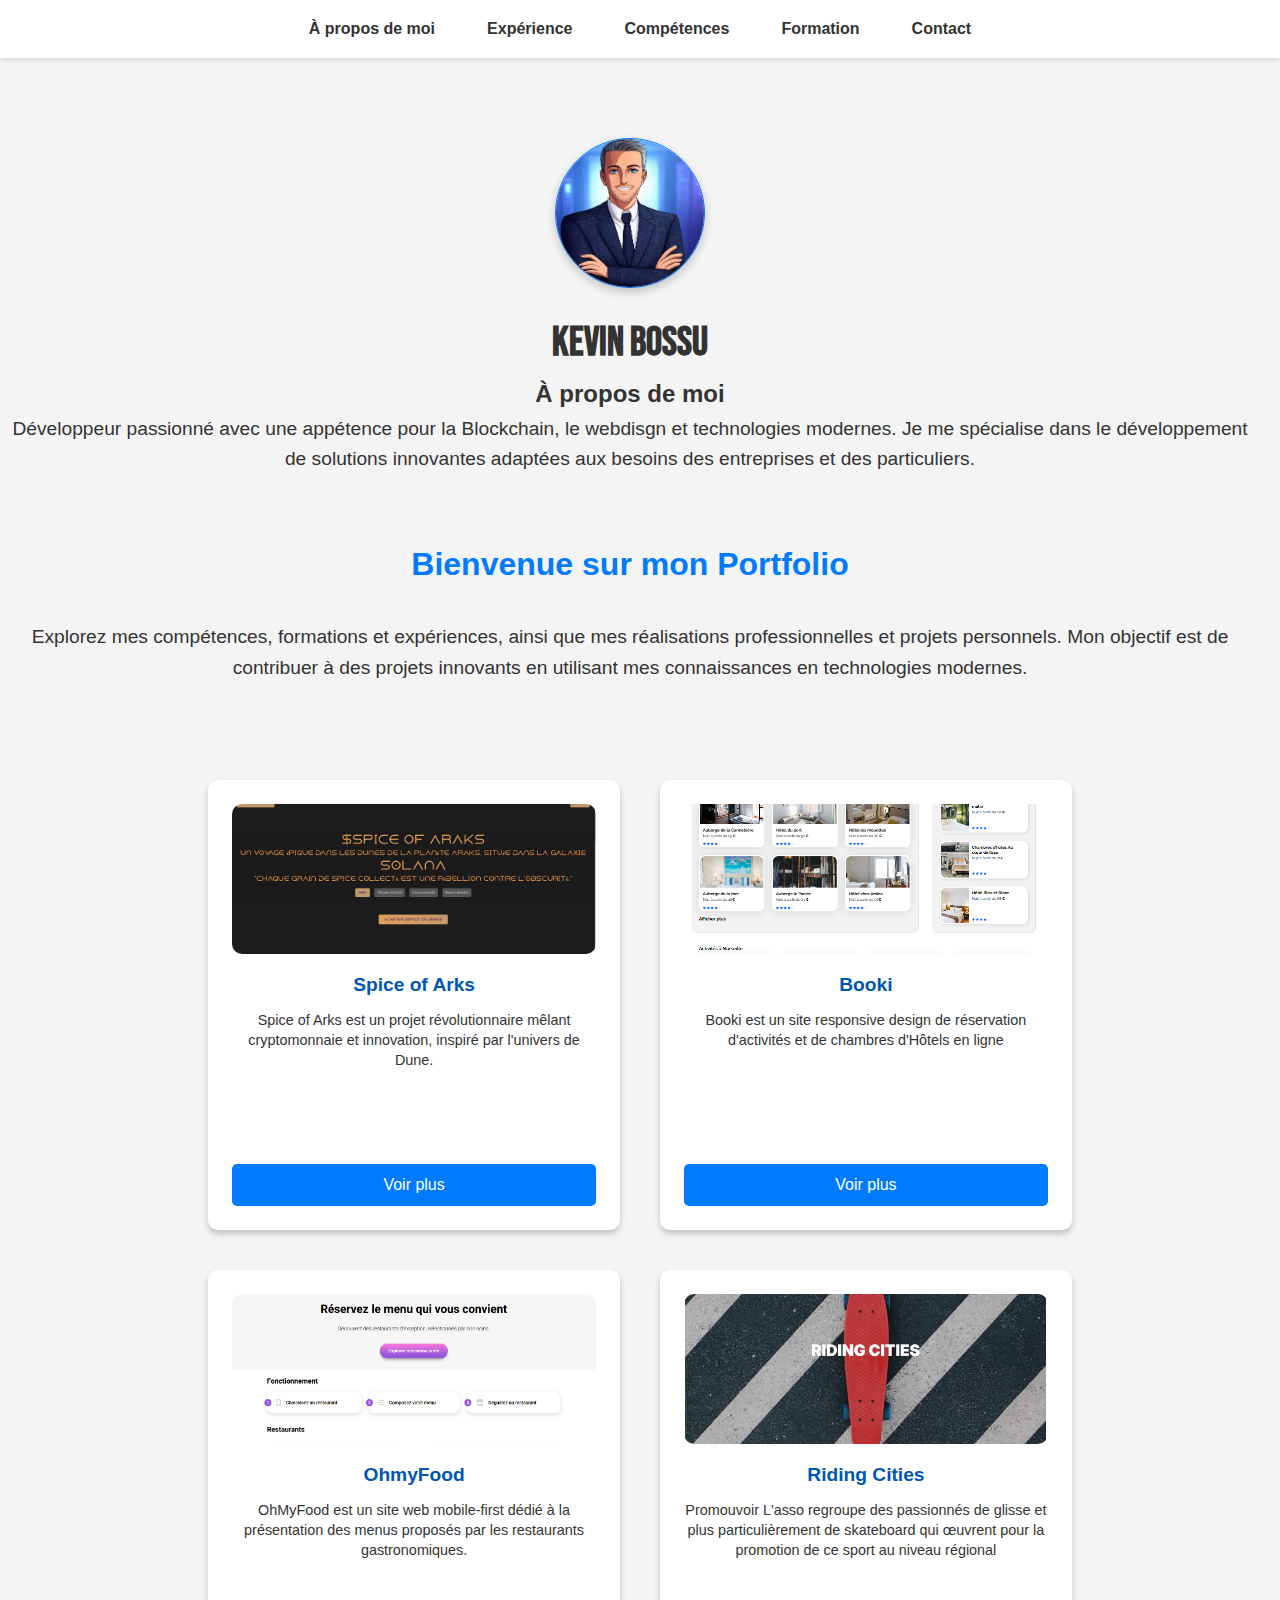
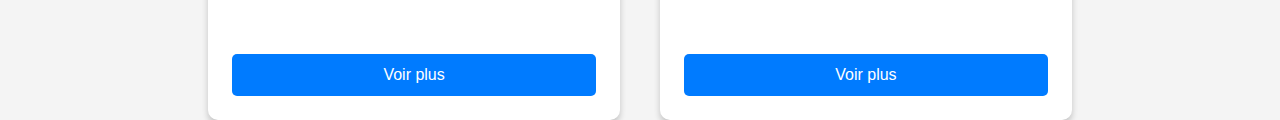
==== index.html @ b731716d "Initial commit" ====
<!DOCTYPE html>
<html lang="fr">
<head>
  <!-- Google Tag Manager -->
  <script>
    (function(w, d, s, l, i) {
      w[l] = w[l] || [];
      w[l].push({'gtm.start': new Date().getTime(), event: 'gtm.js'});
      var f = d.getElementsByTagName(s)[0],
          j = d.createElement(s),
          dl = l != 'dataLayer' ? '&l=' + l : '';
      j.async = true;
      j.src = 'https://www.googletagmanager.com/gtm.js?id=' + i + dl;
      f.parentNode.insertBefore(j, f);
    })(window, document, 'script', 'dataLayer', 'GTM-NZHJSW38');
  </script>
  <!-- End Google Tag Manager -->

  <meta charset="UTF-8" />
  <meta name="viewport" content="width=device-width, initial-scale=1.0" />
  <meta name="author" content="Kevin Bossu" />
  <meta name="description" content="Portfolio personnel de Kevin Bossu, développeur web & blockchain. Découvrez mes projets, formations, et compétences." />
  <meta name="keywords" content="Kevin Bossu, Portfolio, Développeur Full-Stack, Blockchain, Projets, Compétences" />
  <meta name="robots" content="index, follow" />
  <meta name="theme-color" content="#ffffff" />

  <!-- Open Graph Metadata -->
  <meta property="og:title" content="Kevin Bossu - Développeur web & Blockchain" />
  <meta property="og:description" content="Découvrez le portfolio de Kevin Bossu avec ses projets, formations, et compétences." />
  <meta property="og:image" content="https://kevinbossu.com/images/profile.jpg" />
  <meta property="og:url" content="https://kevinbossu.com" />
  <meta property="og:type" content="website" />

  <!-- Twitter Card Metadata -->
  <meta name="twitter:card" content="summary_large_image" />
  <meta name="twitter:title" content="Kevin Bossu - Développeur web & Blockchain" />
  <meta name="twitter:description" content="Découvrez le portfolio de Kevin Bossu avec ses projets, formations, et compétences." />
  <meta name="twitter:image" content="https://kevinbossu.com/images/profile.jpg" />
  <meta name="twitter:site" content="@KevinBossu" />

  <!-- Canonical URL -->
  <link rel="canonical" href="https://kevinbossu.com" />

  <!-- Favicon -->
  <link rel="icon" type="image/png" href="https://kevinbossu.com/favicon.png" />

  <!-- Font and CSS -->
  <link rel="stylesheet" href="/asset/styles css/styles.css" />
  <link rel="stylesheet" href="https://cdnjs.cloudflare.com/ajax/libs/font-awesome/6.0.0-beta3/css/all.min.css" />
  <link rel="preconnect" href="https://fonts.googleapis.com" />
  <link rel="preconnect" href="https://fonts.gstatic.com" crossorigin />
  <link href="https://fonts.googleapis.com/css2?family=Bebas+Neue&display=swap" rel="stylesheet" />

  <title>Kevin Bossu - Développeur Full-Stack et Blockchain</title>

  <!-- JSON-LD Structured Data -->
  <script type="application/ld+json">
  {
    "@context": "https://schema.org",
    "@type": "Person",
    "name": "Kevin Bossu",
    "description": "Développeur web junior",
    "url": "https://kevinbossu.com",
    "image": "https://kevinbossu.com/images/profile.jpg",
    "jobTitle": "Développeur Web",
    "worksFor": {
      "@type": "Organization",
      "name": "Spice of Arks",
      "url": "https://spice-of-arks.com"
    },
    "sameAs": [
      "https://www.linkedin.com/in/kevin-bossu-78a46893/",
      "https://x.com/Powerinshell",
      "https://github.com/kev-de-dev"
    ]
  }
  </script>
</head>
<body>
  <!-- Google Tag Manager (noscript) -->
  <noscript>
    <iframe src="https://www.googletagmanager.com/ns.html?id=GTM-NZHJSW38" height="0" width="0" style="display:none;visibility:hidden"></iframe>
  </noscript>
  <!-- End Google Tag Manager -->

  <!-- Header Section -->
  <header>
    <nav>
      <ul>
        <li><a href="/index.html">À propos de moi</a></li>
        <li><a href="./asset/html/experience.html">Expérience</a></li>
        <li><a href="./asset/html/Competence.html">Compétences</a></li>
        <li><a href="./asset/html/formation.html">Formation</a></li>
        <li><a href="./asset/html/contact.html">Contact</a></li>
      </ul>
    </nav>
  </header>
<main>
  <!-- Section Mon CV -->
  <section class="mon-cv">
    <img src="./asset/images/image_pro.jpg" alt="Photo de profil de Kevin Bossu" />
    <h1>Kevin Bossu</h1>
    <h2>À propos de moi</h2>
    <p>
      Développeur passionné avec une appétence pour la Blockchain, le webdisgn et technologies modernes. Je me spécialise dans le développement de solutions innovantes adaptées aux besoins des entreprises et des particuliers.
    </p>
  </section>

  <!-- Introduction Section -->
  <section class="introduction">
    <h2>Bienvenue sur mon Portfolio</h2>
    <p>
      Explorez mes compétences, formations et expériences, ainsi que mes réalisations professionnelles et projets personnels. Mon objectif est de contribuer à des projets innovants en utilisant mes connaissances en technologies modernes.
    </p>
  </section>
</main>
<aside>
  <!-- Projects Section -->
  <section class="projects">
    <div class="project-grid">
      <!-- Spice of Arks Project -->
      <article class="project-card">
        <img src="./asset/images/spice-of-arks.png" alt="Aperçu du projet Spice of Arks" class="article-image" />
        <h3>Spice of Arks</h3>
        <p>
          Spice of Arks est un projet révolutionnaire mêlant cryptomonnaie et innovation, inspiré par l'univers de Dune.
        </p>
        <a href="https://www.spice-of-arks.com/" class="btn">Voir plus</a>
      </article>
      <article class="project-card">
        <img src="./asset/images/Booki.PNG" alt="Aperçu du projet 1" class="article-image" />
        <h3>Booki</h3>
        <p>
          Booki est un site responsive design de réservation d'activités et de chambres d'Hôtels en ligne
        </p>
        <a href="https://kev-de-dev.github.io/Booki/" class="btn">Voir plus</a>
      </article>
      
      <article class="project-card">
        <img src="./asset/images/OhmyFood.PNG" alt="Aperçu du projet 2" class="article-image" />
        <h3>OhmyFood</h3>
        <p>
          OhMyFood est un site web mobile-first dédié à la présentation des menus proposés par les restaurants gastronomiques.
        </p>
        <a href="https://kev-de-dev.github.io/OhMyFood/" class="btn">Voir plus</a>
      </article>
      <article class="project-card">
        <img src="./asset/images/skate.PNG" alt="Aperçu du projet 2" class="article-image" />
        <h3>Riding Cities</h3>
        <p>
          Promouvoir
          L'asso regroupe des passionnés de glisse et plus particulièrement de skateboard qui œuvrent pour la promotion de ce sport au niveau régional
        </p>
        <a href="https://kev-de-dev.github.io/KB_P2_premiers_pas_sur_le_langage_html_2023_02_02/" class="btn">Voir plus</a>
      </article>
    </aside>

    
      <!-- Autres projets -->
      <!-- Ajoutez d'autres projets ici -->
    </div>
  </section>
  <script src="./asset/srcipt.js"></script>
  <!-- Votre script JavaScript pour activer les carrousels -->
 

<script src="https://cdn.botpress.cloud/webchat/v2.2/inject.js"></script>
<script src="https://files.bpcontent.cloud/2025/01/04/14/20250104141027-PNQ66JTF.js"></script>
  <!-- Footer Section -->

  <script src="./asset/script.js"></script>
</body>
</html>
---- asset/styles css/styles.css ----
/* Variables for main colors and fonts */
:root {
  --primary-color: #007bff;
  --secondary-color: #0056b3;
  --text-color: #333;
  --background-color: #f4f4f4;
  --header-background-color: #ffffff;
  --card-background-color: #ffffff;
  --header-shadow-color: rgba(0, 0, 0, 0.1);
  --card-shadow-color: rgba(0, 0, 0, 0.2);
  --font-stack: "Arial", sans-serif;
  --google-font: "Bebas Neue", cursive;
}

/* Reset CSS for uniform styling across browsers */
* {
  margin: 0;
  padding: 0;
  box-sizing: border-box;
  transition: background-color 0.3s, color 0.3s, transform 0.3s;
  text-decoration: none;
  list-style: none;
}

body,
html {
  font-family: var(--font-stack);
  font-size: 16px;
  line-height: 1.6;
  color: var(--text-color);
  background: var(--background-color);
}

/* Header */
header {
  background-color: var(--header-background-color);
  box-shadow: 0 2px 4px var(--header-shadow-color);
  padding: 1em 0;
}

header nav ul {
  display: flex;
  justify-content: center;
  gap: 20px;
}

header nav a {
  color: var(--text-color);
  font-weight: bold;
  font-size: 1rem;
  padding: 0.5em 1em;
  border-radius: 5px;
}

header nav a:hover,
header nav a:focus {
  background-color: var(--primary-color);
  color: #fff;
}

/* CV Section */
.mon-cv {
  text-align: center;
  margin: 5em auto 2em;
}

.mon-cv img {
  width: 150px;
  height: 150px;
  border-radius: 50%;
  object-fit: cover;
  margin-bottom: 1em;
  border: 1.5px solid var(--primary-color);
  box-shadow: 0 4px 10px rgba(0, 0, 0, 0.2);
  transition: transform 0.3s ease, box-shadow 0.3s ease;
}

.mon-cv img:hover {
  transform: scale(1.1); /* Slight zoom effect on hover */
  box-shadow: 0 6px 15px rgba(0, 0, 0, 0.3); /* Increased shadow on hover */
  border-color: var(--secondary-color); /* Change border color dynamically */
}
.mon-cv h1 {
  font-family: var(--google-font);
  font-size: 2.5em;
  color: var(--text-color);
}

.mon-cv p {
  font-size: 1.2em;
  color: var(--text-color);
}

/* Introduction */
.introduction {
  text-align: center;
  padding: 2em 1em;
  background-color: var(--background-color);
  margin-bottom: 2em;
}

.introduction h2 {
  font-size: 2em;
  color: var(--primary-color);
  margin-bottom: 1em;
}

.introduction p {
  font-size: 1.2em;
  color: var(--text-color);
}

/* Carousel */
.carousel-container {
  padding: 3em;
  margin: 3em auto;
  background: var(--background-color);
}

.carousel-container h2 {
  text-align: center;
  font-size: 2em;
  color: var(--primary-color);
}

.carousel {
  display: flex;
  flex-wrap: wrap;
  justify-content: center;
  gap: 20px;

  padding: 1rem;

  scroll-snap-type: x mandatory;
  padding: 0.5em;
}

.carousel div {
  flex: 0 0 calc(33.333% - 20px);
  align-items: center;
  background: rgba(65, 63, 63, 0.025);
  border-radius: 16px;
  box-shadow: 0 4px 6px var(--card-shadow-color);
  padding: 1.5em;
  margin: 4px;
  min-height: 500px;
  overflow-y: auto; /* Ajouté pour permettre le défilement vertical */
  scroll-snap-align: start;
  scroll-snap-type: x mandatory;
  transition: transform 0.3s;
}

.carousel div p {
  margin-top: 10px;
  margin-bottom: 10px;
}

.carousel div:hover {
  transform: translateY(-10px);
}

.carousel h3 {
  font-size: 1.5em;
  color: var(--secondary-color);
}

.carousel p {
  color: var(--text-color);
}

.carousel ul {
  margin-bottom: 10px;
}
.carousel ul li {
  color: var(--primary-color);
}

.carousel ul li i {
  color: var(--secondary-color);
}
main {
  max-width: calc(
    100vw - 20px
  ); /* Hauteur fixe pour uniformiser toutes les cartes */
}

/* Projects */
.projects {
  padding: 2em 1em;
}

/* Projets */
.project-grid {
  display: flex;
  gap: 40px;
  flex-wrap: wrap;
  justify-content: center;
  max-width: calc(
    100vw - 10px
  ); /* Hauteur fixe pour uniformiser toutes les cartes */
  max-height: calc(100vh - 10px);
}

.project-card {
  width: 33%;
  background: var(--card-background-color);
  border-radius: 10px;
  box-shadow: 0 4px 6px var(--card-shadow-color);
  padding: 1.5em;
  text-align: center;
  height: 450px;
  display: flex;
  flex-direction: column;
  justify-content: space-between; /* Répartir le contenu */
  overflow: hidden; /* Empêche le contenu de déborder */
}

.project-card img {
  width: 100%; /* Prend toute la largeur de la carte */
  height: 150px; /* Hauteur fixe pour les images */
  object-fit: cover; /* Remplit l'espace sans déformer l'image */
  border-radius: 10px;
  margin-bottom: 1em;
}

.project-card h3 {
  font-size: 1.2em;
  color: var(--secondary-color);
  margin-bottom: 0.5em;
  text-align: center;
}

.project-card p {
  font-size: 0.9em; /* Taille légèrement réduite pour s'adapter */
  line-height: 1.4;
  color: var(--text-color);
  margin-bottom: 1em;
  overflow: hidden; /* Empêche le débordement */
  text-overflow: ellipsis; /* Affiche "..." si le texte dépasse */
  display: -webkit-box;

  -webkit-box-orient: vertical;
}
.carousel::-webkit-scrollbar-thumb {
  background-color: var(--primary-color);
  border-radius: 10px;
}

.project-card .btn {
  padding: 0.5em 1em;
  background-color: var(--primary-color);
  color: #fff;
  border-radius: 5px;
  text-align: center;
  margin-top: auto; /* Aligne le bouton en bas de la carte */
}

.project-card .btn:hover {
  background-color: var(--secondary-color);
}

.project-card .btn:hover {
  background-color: var(--secondary-color);
}

/* Testimonials */
.testimonials {
  text-align: center;
  padding: 2em 1em;
}

.testimonial-carousel blockquote {
  font-size: 1.2em;
  color: var(--text-color);
  margin-bottom: 1em;
  border-left: 4px solid var(--primary-color);
  padding-left: 1em;
}
.carousel-container {
  /* Largeur fixe */
  min-height: 400px; /* Hauteur fixe */
  background-color: #fff;
  border-radius: 10px;
  padding: 1em;
  box-shadow: 0 4px 6px rgba(0, 0, 0, 0.1);
}

.testimonial-carousel cite {
  color: var(--secondary-color);
}
/* Formulaire de contact */
#contact {
  text-align: center;
  padding: 2em 1em;
  background-color: var(--background-color);
}
.contact h2 {
  font-size: 2em;
  color: var(--primary-color);
  margin-bottom: 1em;
}
#contact-form {
  max-width: 600px;
  margin: 2em auto;
  padding: 1.5em;
  border: 2px solid #007bff;
  border-radius: 8px;
  background-color: #f9f9f9;
  box-shadow: 0 4px 8px rgba(0, 0, 0, 0.1);
}

#contact-form label {
  display: block;
  font-size: 1rem;
  margin-bottom: 0.5em;
  color: #333;
  font-weight: bold;
}

#contact-form input[type="text"],
#contact-form input[type="email"],
#contact-form textarea {
  width: 100%;
  padding: 0.75em;
  margin-bottom: 1em;
  border: 1px solid #ddd;
  border-radius: 5px;
  font-size: 1rem;
  color: #333;
  box-shadow: inset 0 1px 3px rgba(0, 0, 0, 0.1);
  transition: border-color 0.3s;
}

#contact-form input[type="text"]:focus,
#contact-form input[type="email"]:focus,
#contact-form textarea:focus {
  border-color: #007bff;
  outline: none;
  box-shadow: 0 0 4px rgba(0, 123, 255, 0.5);
}

#contact-form textarea {
  resize: vertical;
}

#contact-form input[type="submit"] {
  background-color: #007bff;
  color: #fff;
  padding: 0.75em 1.5em;
  border: none;
  border-radius: 5px;
  font-size: 1rem;
  cursor: pointer;
  transition: background-color 0.3s;
}

#contact-form input[type="submit"]:hover {
  background-color: #0056b3;
}

#contact-form input[type="submit"]:active {
  transform: scale(0.98);
}

/* Responsive */
@media (max-width: 1024px) {
  header nav ul {
    flex-wrap: wrap;
  }
  .carousel-container {
    flex-wrap: wrap;
    margin: 0;
  }
  .carousel {
    display: flex;
    width: 100%;
    flex-direction: column;

    padding: 0;
  }
  .carousel div {
    color: var(--primary-color);
    margin: 10px;
  }

  .mon-cv img {
    width: 120px;
  }

  .project-card {
    width: 100%;
  }
}
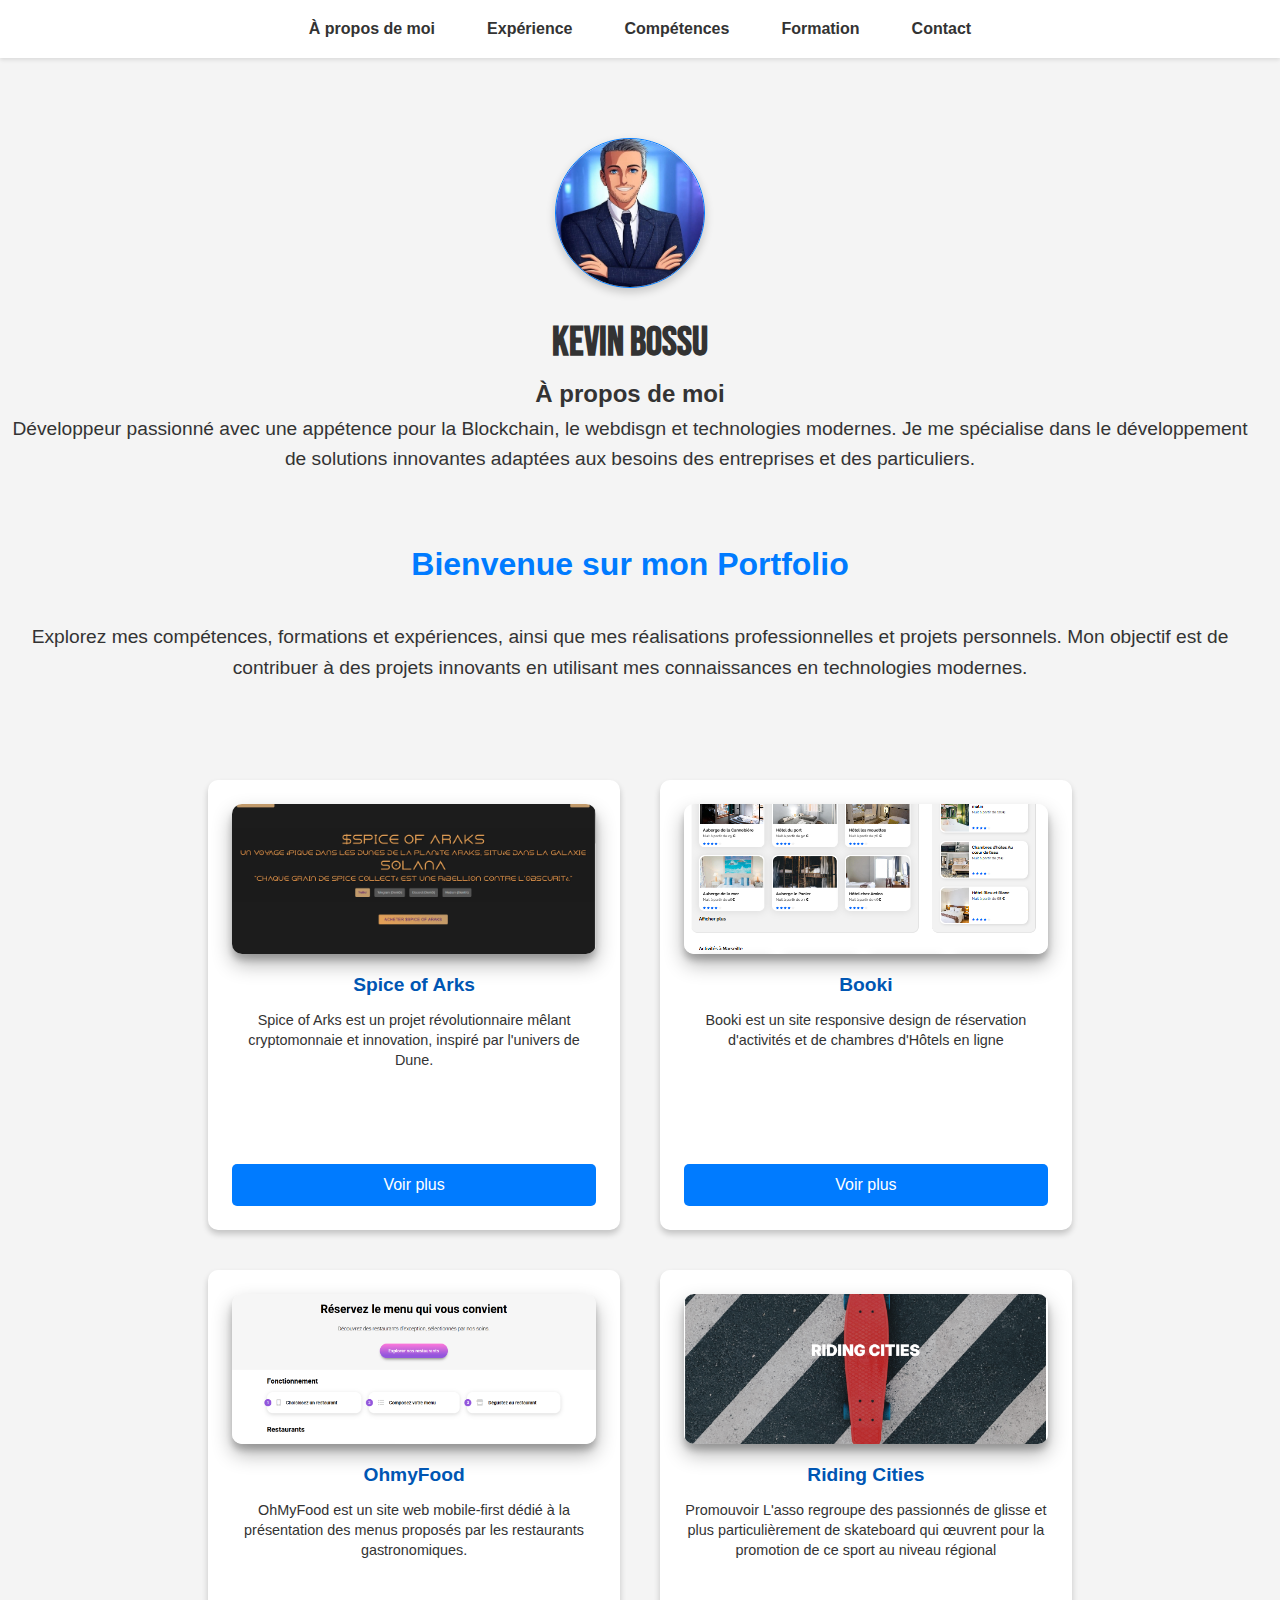
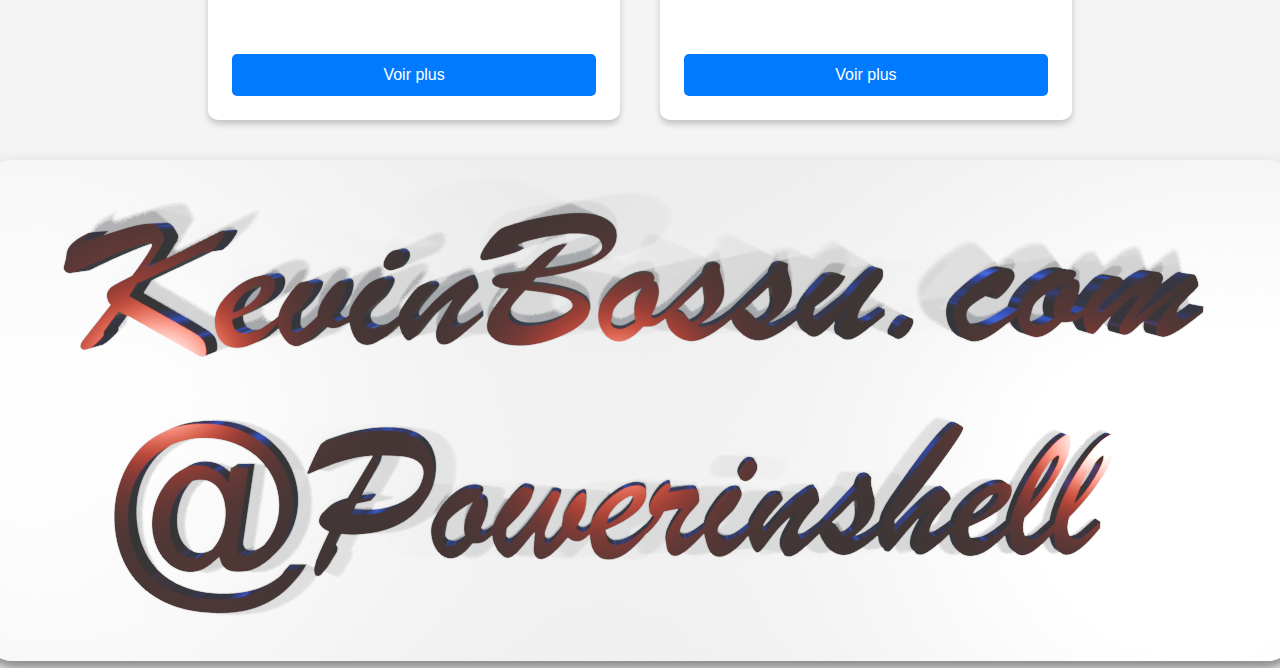
==== commit 36ef0cf3: "update details" ====
--- a/index.html
+++ b/index.html
@@ -153,6 +153,8 @@
         </p>
         <a href="https://kev-de-dev.github.io/KB_P2_premiers_pas_sur_le_langage_html_2023_02_02/" class="btn">Voir plus</a>
       </article>
+      <section><img src="./asset/images/dev/kb-logo.PNG"></section>
+   
     </aside>
 
     
@@ -162,7 +164,6 @@
   </section>
   <script src="./asset/srcipt.js"></script>
   <!-- Votre script JavaScript pour activer les carrousels -->
- 
 
 <script src="https://cdn.botpress.cloud/webchat/v2.2/inject.js"></script>
 <script src="https://files.bpcontent.cloud/2025/01/04/14/20250104141027-PNQ66JTF.js"></script>
--- a/asset/styles css/styles.css
+++ b/asset/styles css/styles.css
@@ -263,6 +263,26 @@
   background-color: var(--secondary-color);
 }
 
+aside section img {
+  /* Bordures arrondies */
+  border-radius: 25px;
+  /* Ombre avec relief */
+  box-shadow: 0 10px 20px rgba(0, 0, 0, 0.3), 
+              0 6px 6px rgba(0, 0, 0, 0.2);
+  /* Transition fluide pour les interactions */
+  transition: transform 0.3s ease, box-shadow 0.3s ease;
+}
+
+/* Effet au survol */
+aside section img:hover {
+  /* Légère élévation */
+  transform: translateY(-10px);
+  /* Ombre accentuée */
+  box-shadow: 0 14px 28px rgba(0, 0, 0, 0.4), 
+              0 10px 10px rgba(0, 0, 0, 0.3);
+}
+
+
 /* Testimonials */
 .testimonials {
   text-align: center;
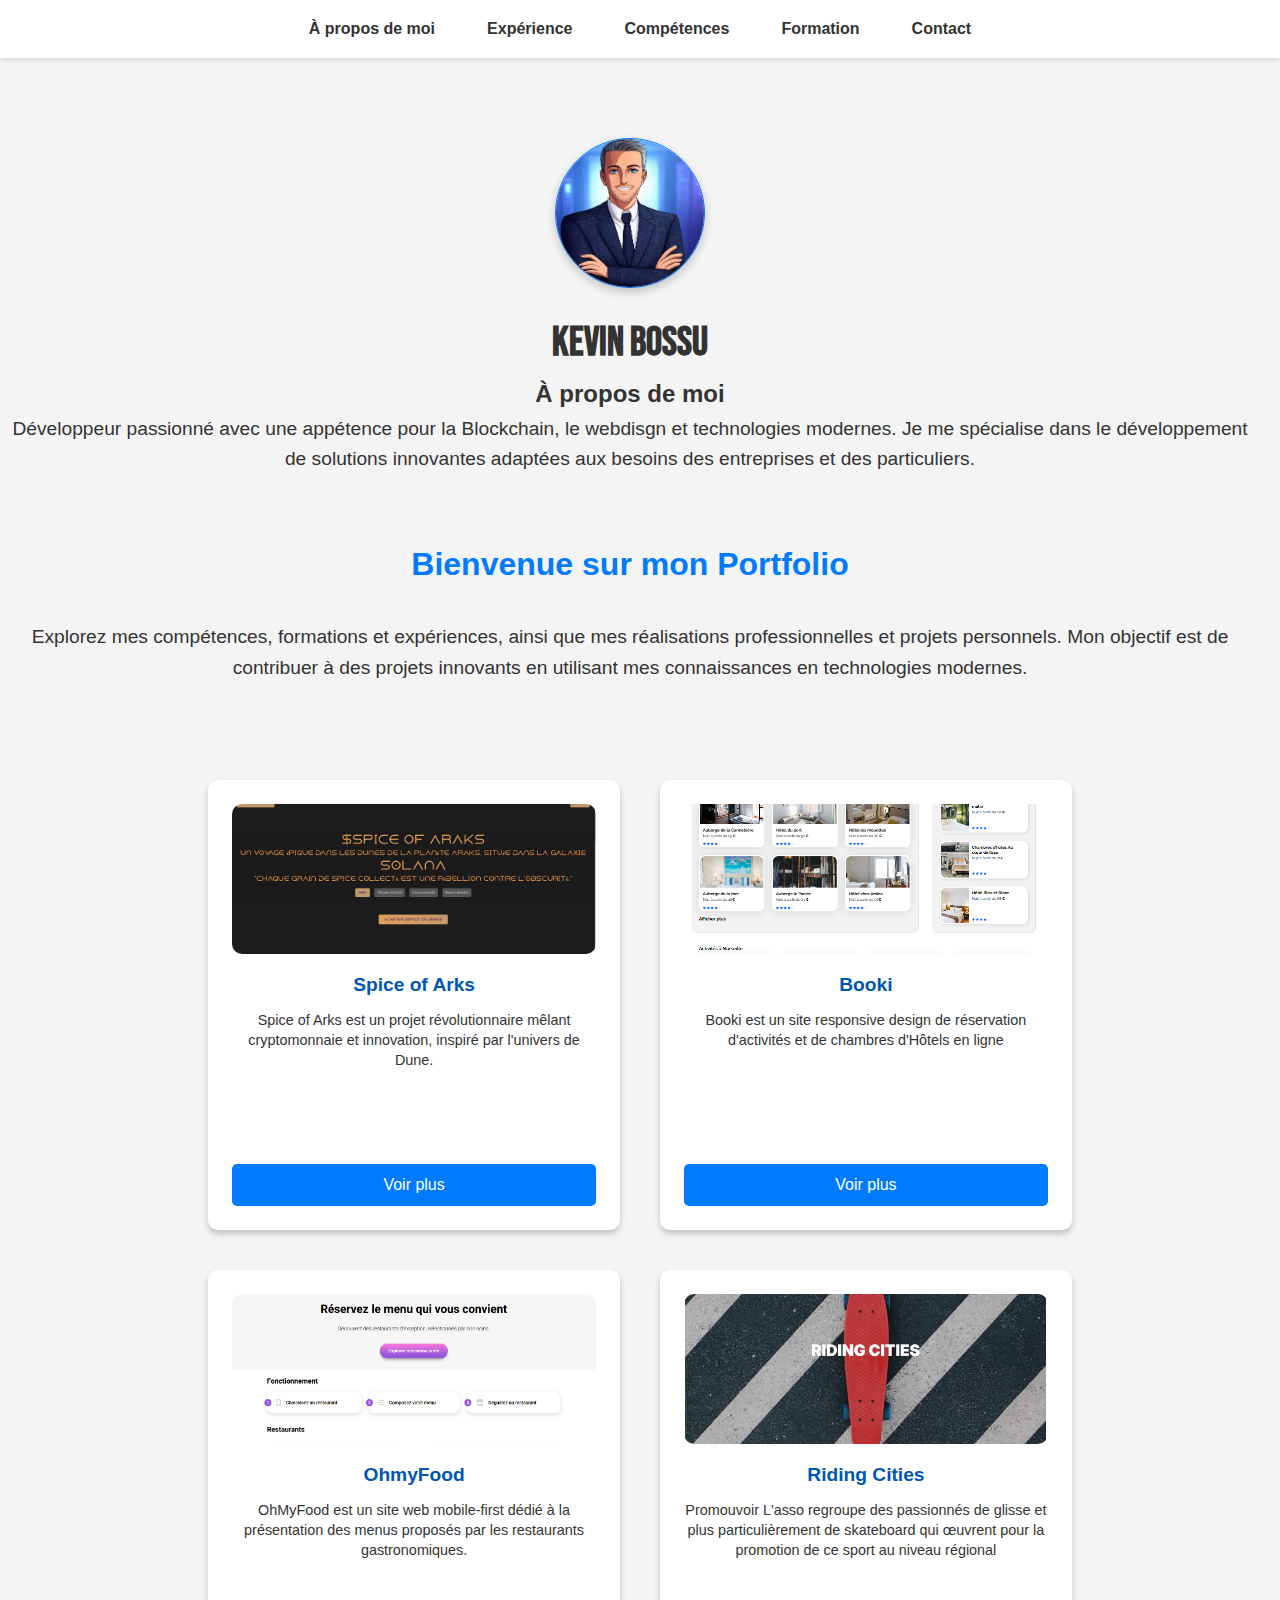
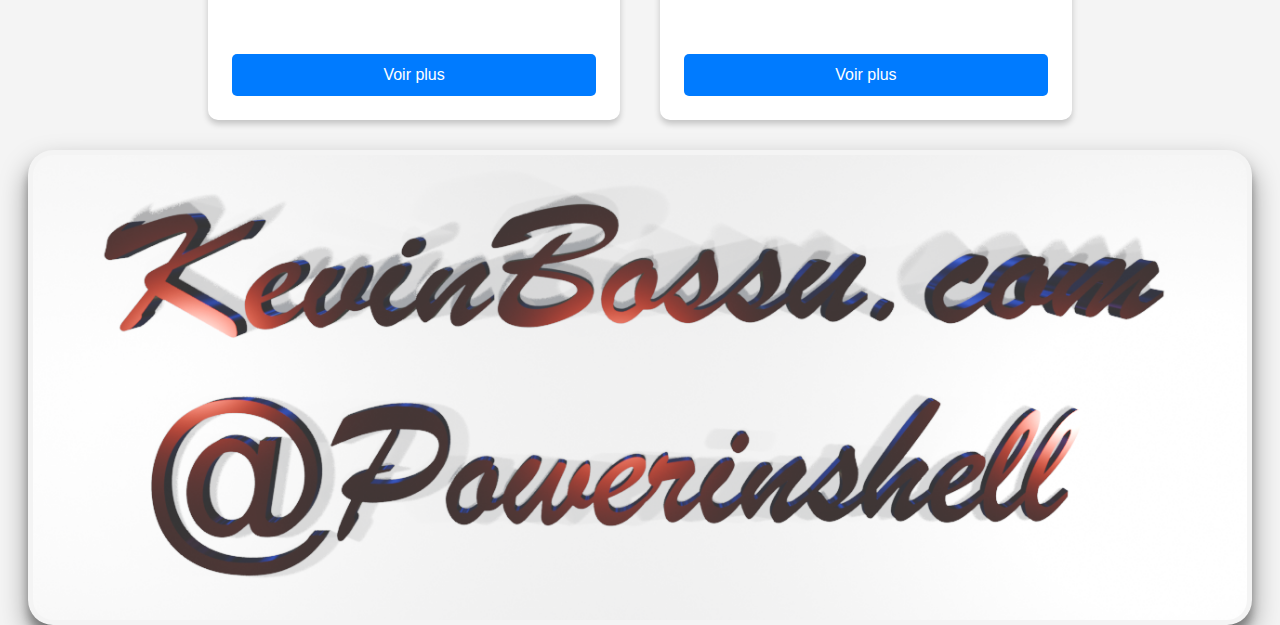
==== commit c2f3f929: "logo 3d update" ====
--- a/index.html
+++ b/index.html
@@ -153,7 +153,7 @@
         </p>
         <a href="https://kev-de-dev.github.io/KB_P2_premiers_pas_sur_le_langage_html_2023_02_02/" class="btn">Voir plus</a>
       </article>
-      <section><img src="./asset/images/dev/kb-logo.PNG"></section>
+<img class="logo-3d" src="./asset/images/dev/kb-logo.PNG">
    
     </aside>
 
--- a/asset/styles css/styles.css
+++ b/asset/styles css/styles.css
@@ -262,8 +262,10 @@
 .project-card .btn:hover {
   background-color: var(--secondary-color);
 }
-
-aside section img {
+ .logo-3d {
+  width: 98%;
+  padding: 5px;
+  margin-bottom: 35px;
   /* Bordures arrondies */
   border-radius: 25px;
   /* Ombre avec relief */
@@ -274,7 +276,7 @@
 }
 
 /* Effet au survol */
-aside section img:hover {
+.logo-3d {
   /* Légère élévation */
   transform: translateY(-10px);
   /* Ombre accentuée */
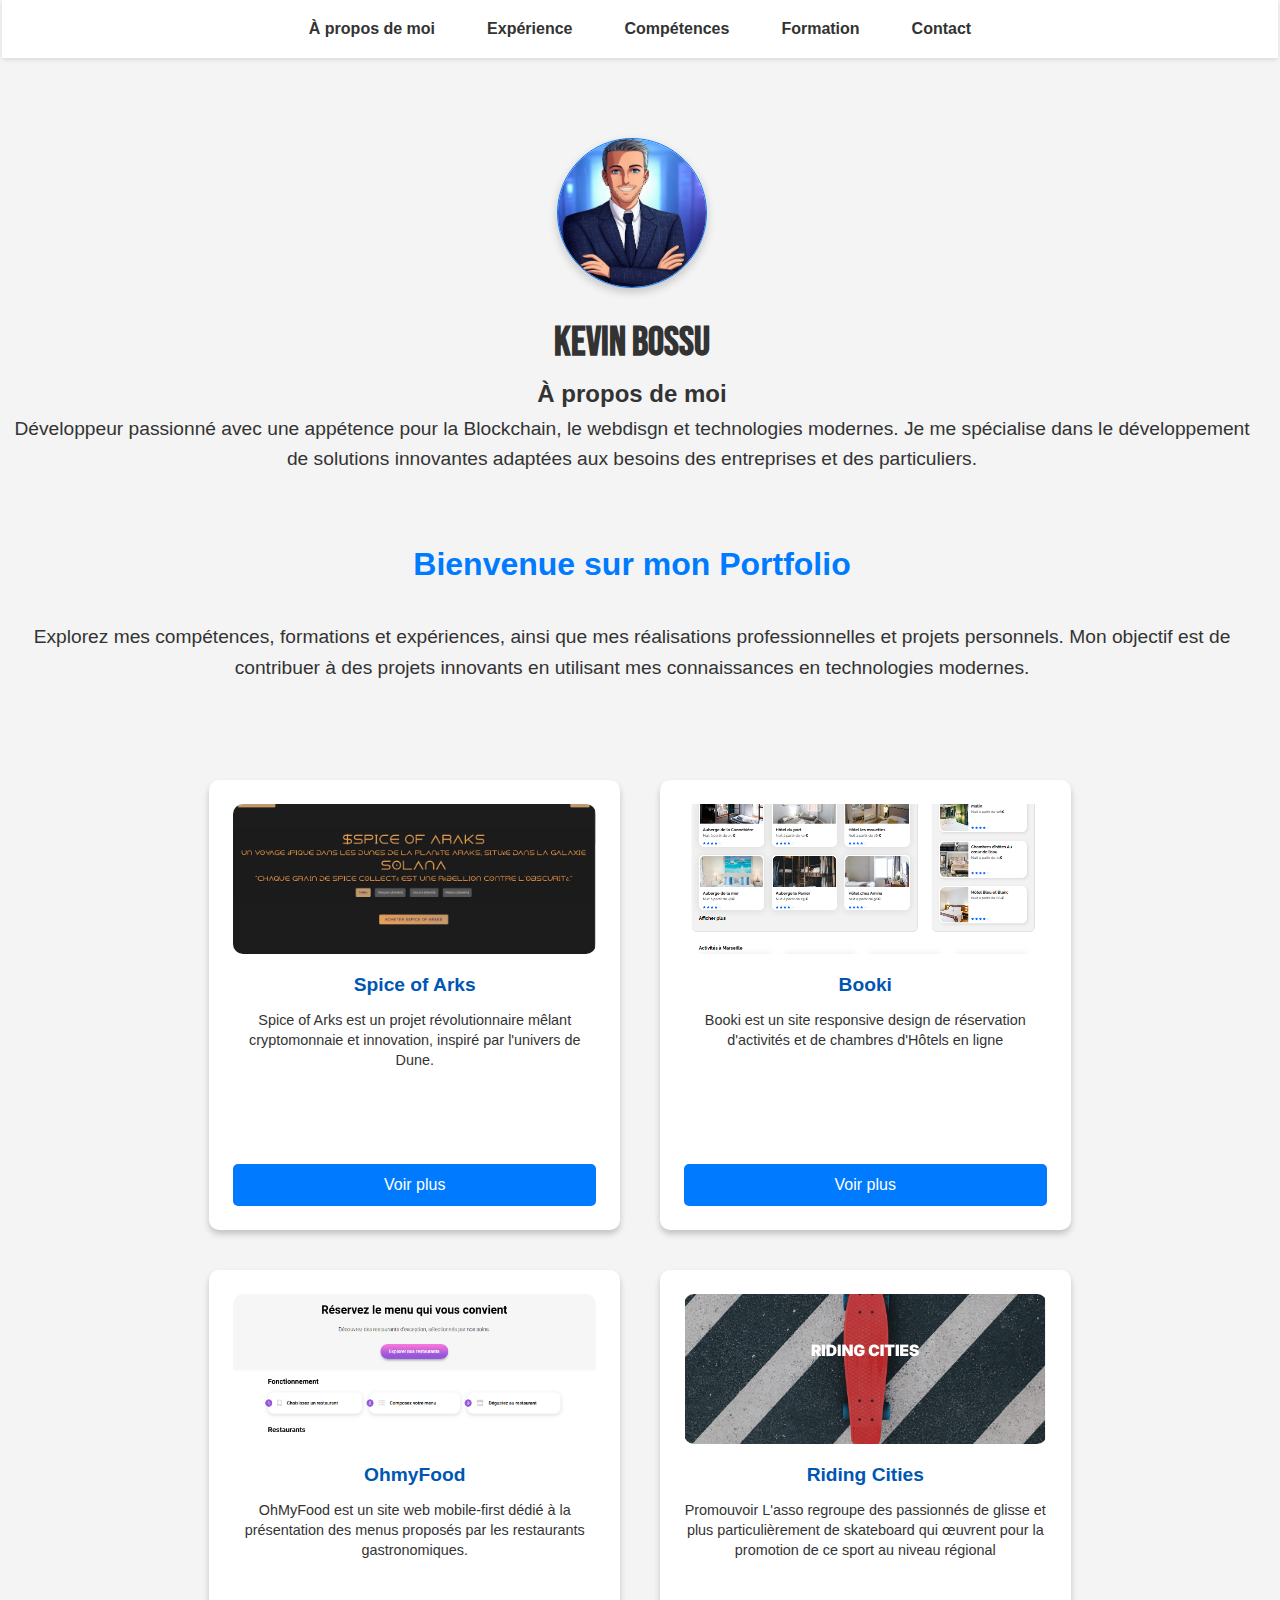
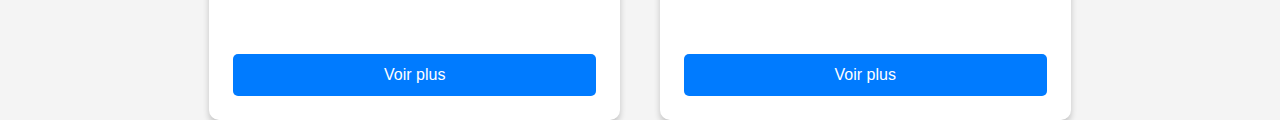
==== commit 585bb91b: "Update index.html" ====
--- a/index.html
+++ b/index.html
@@ -153,7 +153,7 @@
         </p>
         <a href="https://kev-de-dev.github.io/KB_P2_premiers_pas_sur_le_langage_html_2023_02_02/" class="btn">Voir plus</a>
       </article>
-<img class="logo-3d" src="./asset/images/dev/kb-logo.PNG">
+
    
     </aside>
 
--- a/asset/styles css/styles.css
+++ b/asset/styles css/styles.css
@@ -14,6 +14,7 @@
 
 /* Reset CSS for uniform styling across browsers */
 * {
+
   margin: 0;
   padding: 0;
   box-sizing: border-box;
@@ -29,6 +30,11 @@
   line-height: 1.6;
   color: var(--text-color);
   background: var(--background-color);
+}
+body {
+
+margin-left: 2px;
+margin-right: 2px;
 }
 
 /* Header */
